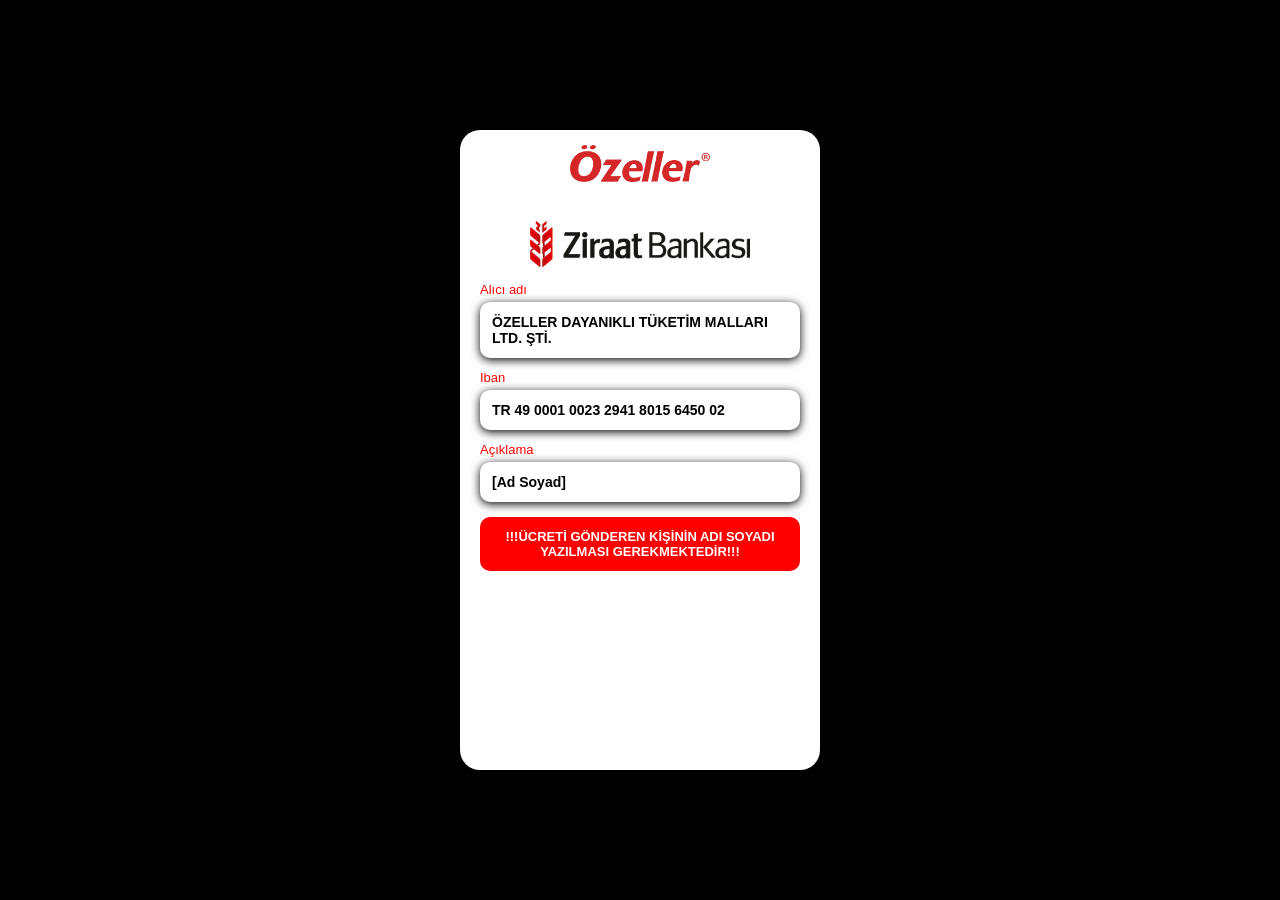
==== deneme.html @ 977e7612 "ilk yükleme" ====
<!DOCTYPE html>
<html lang="tr">
<head>
<meta charset="UTF-8">
<meta name="viewport" content="width=device-width, initial-scale=1.0">
<title>Ödeme</title>

<style>
* {
  box-sizing: border-box;
}

body {
  margin: 0;
  font-family: Arial, sans-serif;
  background: #000;
  display: flex;
  justify-content: center;
  align-items: center;
  height: 100vh;
}

/* STORY BOYUTU (9:16) */
.story {
  width: 360px;
  height: 640px;
  background: #000; /* SİYAH YAPILDI */
  border-radius: 20px;
  overflow: hidden;
  box-shadow: 0 10px 40px rgba(0,0,0,0.4);
  display: flex;
  flex-direction: column;
}

/* HEADER */
.header {
  background: #ffffff; /* SİYAH */
  padding: 15px;
  text-align: center;
}

.header img {
  width: 140px;
}

/* İÇERİK */
.content {
  flex: 1;
  padding: 20px;
  overflow-y: auto;
  background: #ffffff; /* SİYAH */
}

/* BAŞLIK */
.title img {
  width: 100%;
  max-width: 220px;
  display: block;
  margin: 0 auto 15px;
}

/* LABEL */
.label {
  font-size: 13px;
  color: #ff0000; /* BEYAZ */
  margin: 12px 0 5px;
}

/* BİLGİ */
.info {
  background: #ffffff; /* KOYU SİYAH */
  color: #000000;
  padding: 12px;
  border-radius: 10px;
  font-weight: bold;
  font-size: 14px;
  word-break: break-word;
  box-shadow: 0 2px 10px rgb(0, 0, 0);
}

/* UYARI */
.warning {
  background: #ff0000;
  color: #ffffff;
  padding: 12px;
  border-radius: 10px;
  font-size: 13px;
  margin-top: 15px;
  font-weight: bold;
  text-align: center;
}

</style>
</head>

<body>

<div class="story">

  <div class="header">
    <img src="özeller logo.png" alt="Logo">
  </div>

  <div class="content">

    <div class="title">
      <img src="Ziraat_Bankası_logo.svg.png" alt="">
    </div>

    <div class="label">Alıcı adı</div>
    <div class="info">
      ÖZELLER DAYANIKLI TÜKETİM MALLARI LTD. ŞTİ.
    </div>

    <div class="label">Iban</div>
    <div class="info">
      TR 49 0001 0023 2941 8015 6450 02
    </div>

    <div class="label">Açıklama</div>
    <div class="info">
      [Ad Soyad]
    </div>

    <div class="warning">
      !!!ÜCRETİ GÖNDEREN KİŞİNİN ADI SOYADI YAZILMASI GEREKMEKTEDİR!!!
    </div>

  </div>

</div>

</body>
</html>
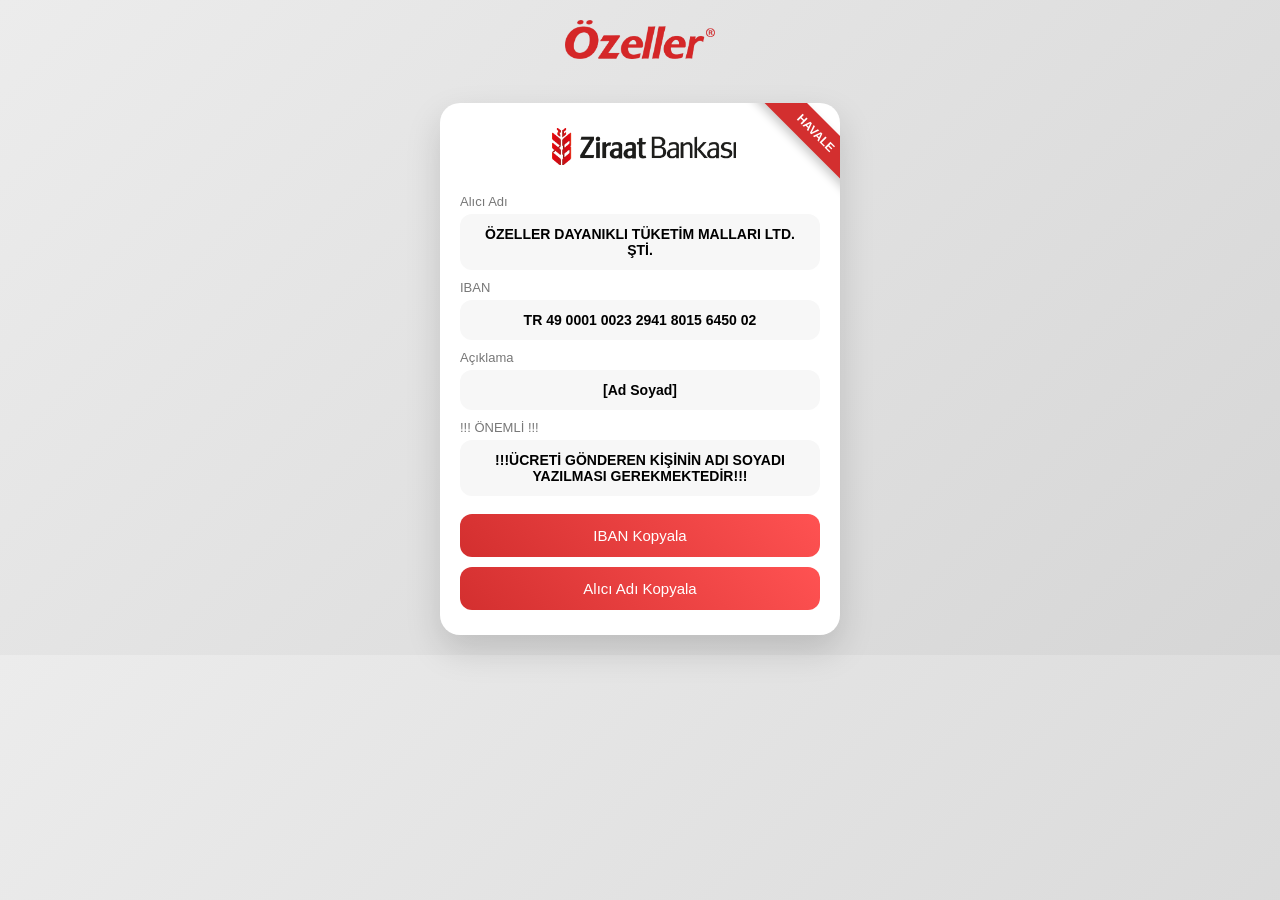
==== commit 68319167: "güncelleme" ====
--- a/deneme.html
+++ b/deneme.html
@@ -13,122 +13,149 @@
 body {
   margin: 0;
   font-family: Arial, sans-serif;
-  background: #000;
-  display: flex;
-  justify-content: center;
-  align-items: center;
-  height: 100vh;
-}
-
-/* STORY BOYUTU (9:16) */
-.story {
-  width: 360px;
-  height: 640px;
-  background: #000; /* SİYAH YAPILDI */
-  border-radius: 20px;
-  overflow: hidden;
-  box-shadow: 0 10px 40px rgba(0,0,0,0.4);
-  display: flex;
-  flex-direction: column;
+  background: linear-gradient(135deg, #ececec, #d6d6d6);
+  text-align: center;
 }
 
 /* HEADER */
 .header {
-  background: #ffffff; /* SİYAH */
-  padding: 15px;
-  text-align: center;
+  padding: 20px;
 }
 
 .header img {
-  width: 140px;
+  width: 150px;
 }
 
-/* İÇERİK */
-.content {
-  flex: 1;
-  padding: 20px;
-  overflow-y: auto;
-  background: #ffffff; /* SİYAH */
+/* KART */
+.card {
+  position: relative;
+  background: white;
+  width: 90%;
+  max-width: 400px;
+  margin: 20px auto;
+  padding: 25px 20px;
+  border-radius: 20px;
+  box-shadow: 0 15px 35px rgba(0,0,0,0.15);
+  overflow: hidden;
+}
+
+/* 🔴 KURDELE */
+.ribbon {
+  position: absolute;
+  top: 15px;
+  right: -60px;
+  background: #d32f2f;
+  color: white;
+  padding: 8px 60px;
+  transform: rotate(45deg);
+  font-size: 12px;
+  font-weight: bold;
+  box-shadow: 0 5px 10px rgba(0,0,0,0.2);
 }
 
 /* BAŞLIK */
 .title img {
-  width: 100%;
-  max-width: 220px;
-  display: block;
-  margin: 0 auto 15px;
+  width: 200px;
+  margin-bottom: 15px;
 }
 
 /* LABEL */
 .label {
   font-size: 13px;
-  color: #ff0000; /* BEYAZ */
-  margin: 12px 0 5px;
+  color: #777;
+  margin: 10px 0 5px;
+  text-align: left;
 }
 
 /* BİLGİ */
 .info {
-  background: #ffffff; /* KOYU SİYAH */
-  color: #000000;
+  background: #f7f7f7;
   padding: 12px;
-  border-radius: 10px;
+  border-radius: 12px;
   font-weight: bold;
   font-size: 14px;
-  word-break: break-word;
-  box-shadow: 0 2px 10px rgb(0, 0, 0);
+  margin-bottom: 8px;
 }
 
-/* UYARI */
-.warning {
-  background: #ff0000;
-  color: #ffffff;
-  padding: 12px;
-  border-radius: 10px;
-  font-size: 13px;
-  margin-top: 15px;
-  font-weight: bold;
-  text-align: center;
+/* BUTON */
+.button {
+  background: linear-gradient(45deg, #d32f2f, #ff5252);
+  color: white;
+  border: none;
+  padding: 13px;
+  width: 100%;
+  border-radius: 12px;
+  font-size: 15px;
+  cursor: pointer;
+  margin-top: 10px;
+  transition: 0.3s;
 }
 
+.button:hover {
+  transform: translateY(-2px);
+  box-shadow: 0 5px 15px rgba(0,0,0,0.2);
+}
 </style>
 </head>
 
 <body>
 
-<div class="story">
+<div class="header">
+  <img src="logo.png">
+</div>
 
-  <div class="header">
-    <img src="özeller logo.png" alt="Logo">
+<div class="card">
+
+  <!-- 🔥 KURDELE -->
+  <div class="ribbon">HAVALE</div>
+
+  <div class="title">
+    <img src="Ekran görüntüsü 2026-04-12 211042.png">
   </div>
 
-  <div class="content">
+  <div class="label">Alıcı Adı</div>
+  <div id="alici" class="info">
+    ÖZELLER DAYANIKLI TÜKETİM MALLARI LTD. ŞTİ.
+  </div>
 
-    <div class="title">
-      <img src="Ziraat_Bankası_logo.svg.png" alt="">
-    </div>
+  <div class="label">IBAN</div>
+  <div id="iban" class="info">
+    TR 49 0001 0023 2941 8015 6450 02
+  </div>
 
-    <div class="label">Alıcı adı</div>
-    <div class="info">
-      ÖZELLER DAYANIKLI TÜKETİM MALLARI LTD. ŞTİ.
-    </div>
+  <div class="label">Açıklama</div>
+  <div class="info">
+    [Ad Soyad]
+  </div>
+  
+  <div class="label">!!! ÖNEMLİ !!!</div>
+  <div class="info" style="color:#000000; font-weight:900;">
+    !!!ÜCRETİ GÖNDEREN KİŞİNİN ADI SOYADI YAZILMASI GEREKMEKTEDİR!!!
+  </div>
 
-    <div class="label">Iban</div>
-    <div class="info">
-      TR 49 0001 0023 2941 8015 6450 02
-    </div>
+  <button class="button" onclick="copyIBAN()">
+    IBAN Kopyala
+  </button>
 
-    <div class="label">Açıklama</div>
-    <div class="info">
-      [Ad Soyad]
-    </div>
-
-    <div class="warning">
-      !!!ÜCRETİ GÖNDEREN KİŞİNİN ADI SOYADI YAZILMASI GEREKMEKTEDİR!!!
-    </div>
-
-  </div>
+  <button class="button" onclick="copyAlici()">
+    Alıcı Adı Kopyala
+  </button>
 
 </div>
 
+<script>
+function copyIBAN() {
+  var text = document.getElementById("iban").innerText;
+  navigator.clipboard.writeText(text);
+  alert("IBAN kopyalandı");
+}
+
+function copyAlici() {
+  var text = document.getElementById("alici").innerText;
+  navigator.clipboard.writeText(text);
+  alert("ALICI ADI KOPYALANDI");
+}
+</script>
+
 </body>
 </html>
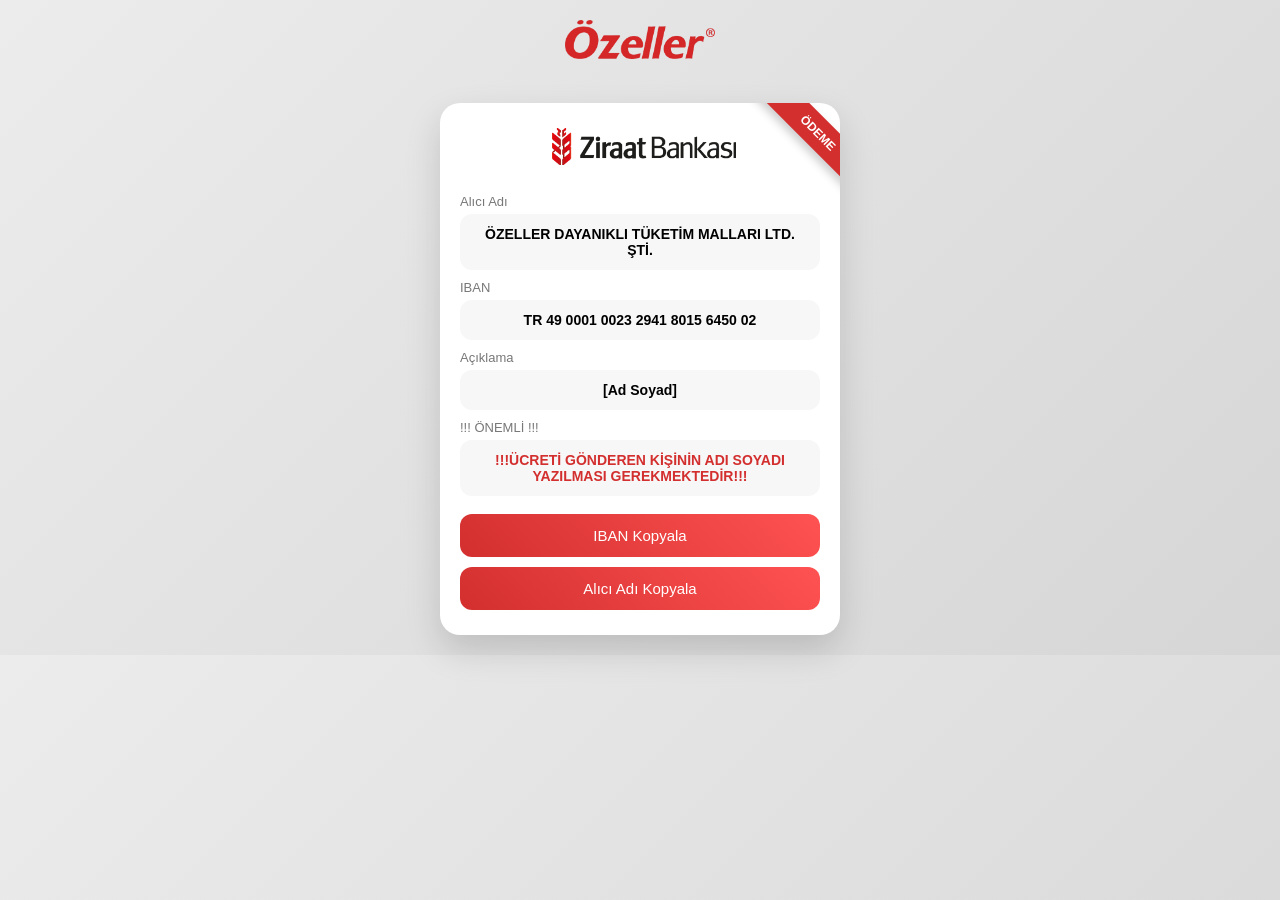
==== commit 2d4cb556: "güncelleme" ====
--- a/deneme.html
+++ b/deneme.html
@@ -107,7 +107,7 @@
 <div class="card">
 
   <!-- 🔥 KURDELE -->
-  <div class="ribbon">HAVALE</div>
+  <div class="ribbon">ÖDEME</div>
 
   <div class="title">
     <img src="Ekran görüntüsü 2026-04-12 211042.png">
@@ -129,7 +129,7 @@
   </div>
   
   <div class="label">!!! ÖNEMLİ !!!</div>
-  <div class="info" style="color:#000000; font-weight:900;">
+  <div class="info" style="color:#d32f2f; font-weight:900;">
     !!!ÜCRETİ GÖNDEREN KİŞİNİN ADI SOYADI YAZILMASI GEREKMEKTEDİR!!!
   </div>
 
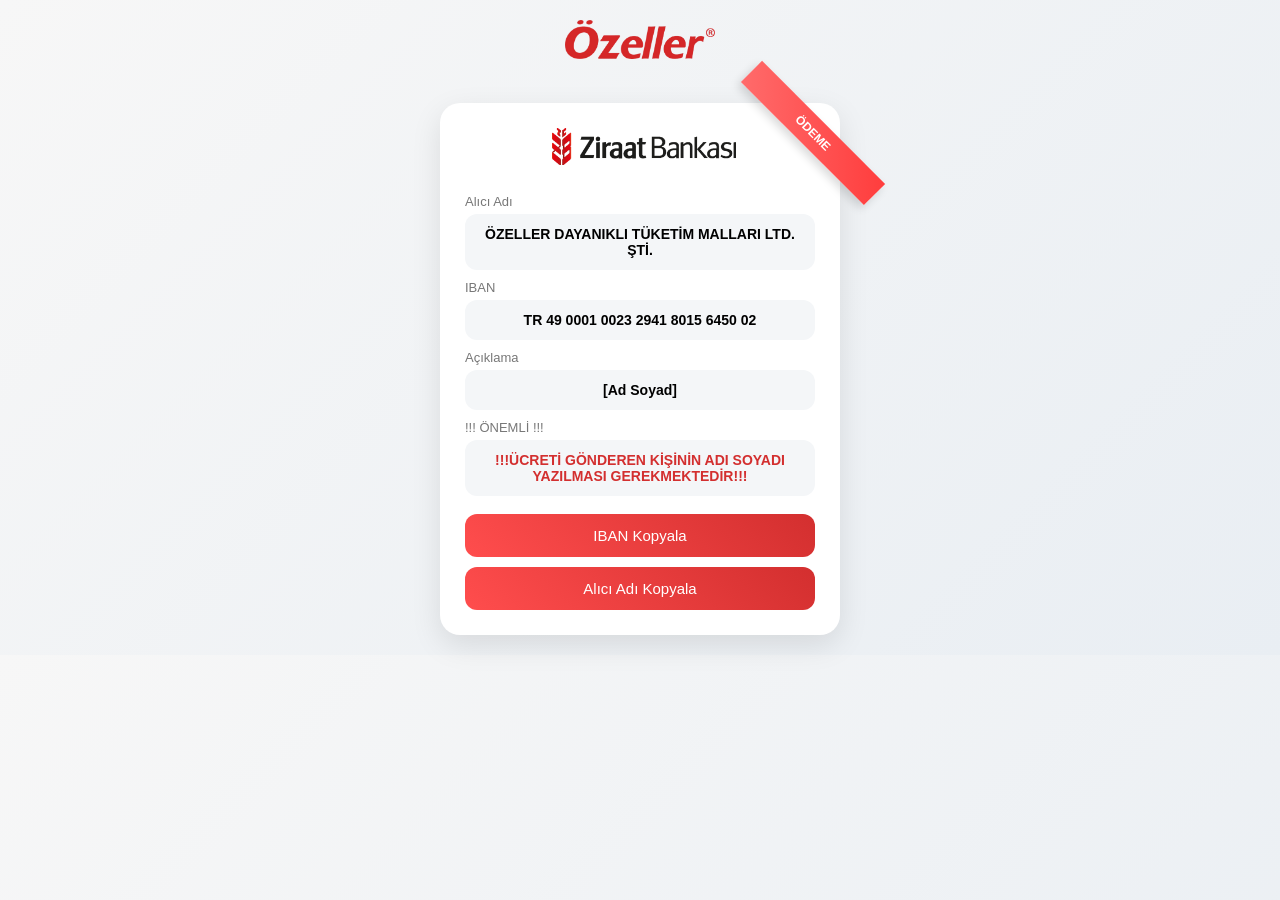
==== commit ae4f2582: "güncelleme yapıldı" ====
--- a/deneme.html
+++ b/deneme.html
@@ -13,7 +13,10 @@
 body {
   margin: 0;
   font-family: Arial, sans-serif;
-  background: linear-gradient(135deg, #ececec, #d6d6d6);
+
+  /* 🌿 AÇIK PREMIUM ARKA PLAN */
+  background: linear-gradient(135deg, #f7f7f7, #e9eef3);
+
   text-align: center;
 }
 
@@ -30,27 +33,35 @@
 .card {
   position: relative;
   background: white;
+
   width: 90%;
   max-width: 400px;
   margin: 20px auto;
-  padding: 25px 20px;
+  padding: 25px;
+
   border-radius: 20px;
-  box-shadow: 0 15px 35px rgba(0,0,0,0.15);
-  overflow: hidden;
+
+  /* 💎 SOFT GÖLGE */
+  box-shadow: 0 10px 30px rgba(0,0,0,0.1);
 }
 
-/* 🔴 KURDELE */
+/* 🎀 SOFT KURDELE */
 .ribbon {
   position: absolute;
   top: 15px;
   right: -60px;
-  background: #d32f2f;
+
+  background: linear-gradient(45deg, #ff6b6b, #ff3d3d);
+
   color: white;
-  padding: 8px 60px;
+  padding: 8px 65px;
+
   transform: rotate(45deg);
+
   font-size: 12px;
   font-weight: bold;
-  box-shadow: 0 5px 10px rgba(0,0,0,0.2);
+
+  box-shadow: 0 5px 10px rgba(0,0,0,0.15);
 }
 
 /* BAŞLIK */
@@ -69,7 +80,7 @@
 
 /* BİLGİ */
 .info {
-  background: #f7f7f7;
+  background: #f4f6f8;
   padding: 12px;
   border-radius: 12px;
   font-weight: bold;
@@ -79,7 +90,7 @@
 
 /* BUTON */
 .button {
-  background: linear-gradient(45deg, #d32f2f, #ff5252);
+  background: linear-gradient(45deg, #ff4d4d, #d32f2f);
   color: white;
   border: none;
   padding: 13px;
@@ -88,7 +99,7 @@
   font-size: 15px;
   cursor: pointer;
   margin-top: 10px;
-  transition: 0.3s;
+  transition: 0.25s;
 }
 
 .button:hover {
@@ -106,7 +117,7 @@
 
 <div class="card">
 
-  <!-- 🔥 KURDELE -->
+  <!-- 🎀 KURDELE -->
   <div class="ribbon">ÖDEME</div>
 
   <div class="title">
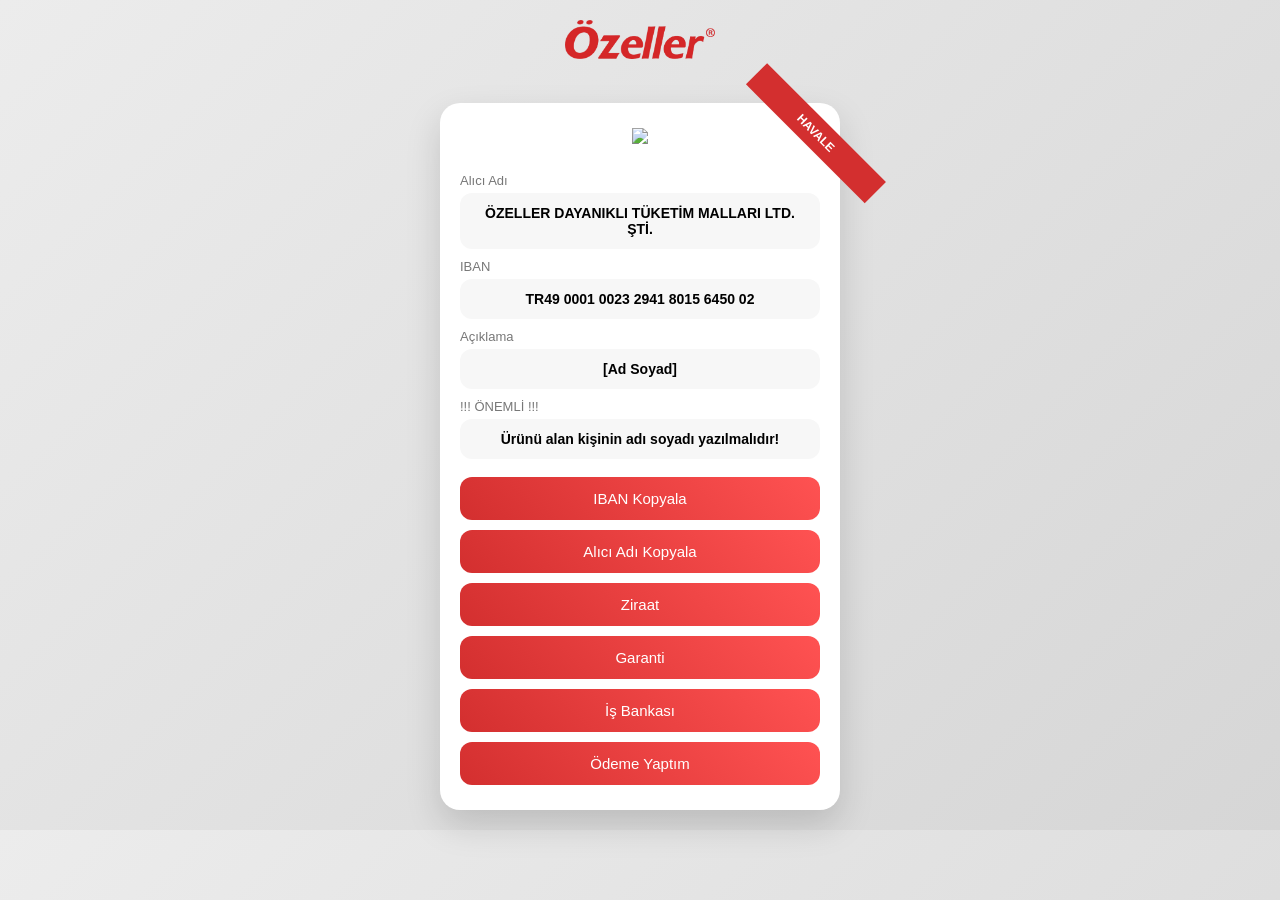
==== commit 6830eddd: "güncelleme yapıldı" ====
--- a/deneme.html
+++ b/deneme.html
@@ -6,67 +6,47 @@
 <title>Ödeme</title>
 
 <style>
-* {
-  box-sizing: border-box;
-}
+* { box-sizing: border-box; }
 
 body {
   margin: 0;
   font-family: Arial, sans-serif;
-
-  /* 🌿 AÇIK PREMIUM ARKA PLAN */
-  background: linear-gradient(135deg, #f7f7f7, #e9eef3);
-
+  background: linear-gradient(135deg, #ececec, #d6d6d6);
   text-align: center;
 }
 
 /* HEADER */
-.header {
-  padding: 20px;
-}
-
-.header img {
-  width: 150px;
-}
+.header { padding: 20px; }
+.header img { width: 150px; }
 
 /* KART */
 .card {
   position: relative;
   background: white;
-
   width: 90%;
   max-width: 400px;
   margin: 20px auto;
-  padding: 25px;
-
+  padding: 25px 20px;
   border-radius: 20px;
-
-  /* 💎 SOFT GÖLGE */
-  box-shadow: 0 10px 30px rgba(0,0,0,0.1);
+  box-shadow: 0 15px 35px rgba(0,0,0,0.15);
 }
 
-/* 🎀 SOFT KURDELE */
+/* KURDELE */
 .ribbon {
   position: absolute;
   top: 15px;
   right: -60px;
-
-  background: linear-gradient(45deg, #ff6b6b, #ff3d3d);
-
+  background: #d32f2f;
   color: white;
-  padding: 8px 65px;
-
+  padding: 8px 60px;
   transform: rotate(45deg);
-
   font-size: 12px;
   font-weight: bold;
-
-  box-shadow: 0 5px 10px rgba(0,0,0,0.15);
 }
 
-/* BAŞLIK */
-.title img {
-  width: 200px;
+/* QR */
+.qr img {
+  width: 160px;
   margin-bottom: 15px;
 }
 
@@ -78,9 +58,9 @@
   text-align: left;
 }
 
-/* BİLGİ */
+/* INFO */
 .info {
-  background: #f4f6f8;
+  background: #f7f7f7;
   padding: 12px;
   border-radius: 12px;
   font-weight: bold;
@@ -88,9 +68,9 @@
   margin-bottom: 8px;
 }
 
-/* BUTON */
+/* BUTTON */
 .button {
-  background: linear-gradient(45deg, #ff4d4d, #d32f2f);
+  background: linear-gradient(45deg, #d32f2f, #ff5252);
   color: white;
   border: none;
   padding: 13px;
@@ -99,12 +79,20 @@
   font-size: 15px;
   cursor: pointer;
   margin-top: 10px;
-  transition: 0.25s;
 }
 
-.button:hover {
-  transform: translateY(-2px);
-  box-shadow: 0 5px 15px rgba(0,0,0,0.2);
+/* SUCCESS */
+.success {
+  display: none;
+  font-size: 60px;
+  color: green;
+  margin-top: 15px;
+  animation: pop 0.4s ease;
+}
+
+@keyframes pop {
+  from { transform: scale(0); }
+  to { transform: scale(1); }
 }
 </style>
 </head>
@@ -117,54 +105,75 @@
 
 <div class="card">
 
-  <!-- 🎀 KURDELE -->
-  <div class="ribbon">ÖDEME</div>
+<div class="ribbon">HAVALE</div>
 
-  <div class="title">
-    <img src="Ekran görüntüsü 2026-04-12 211042.png">
-  </div>
+<!-- ✅ QR EKLENDİ -->
+<div class="qr">
+  <img src="qr.png">
+</div>
 
-  <div class="label">Alıcı Adı</div>
-  <div id="alici" class="info">
-    ÖZELLER DAYANIKLI TÜKETİM MALLARI LTD. ŞTİ.
-  </div>
+<div class="label">Alıcı Adı</div>
+<div id="alici" class="info">
+  ÖZELLER DAYANIKLI TÜKETİM MALLARI LTD. ŞTİ.
+</div>
 
-  <div class="label">IBAN</div>
-  <div id="iban" class="info">
-    TR 49 0001 0023 2941 8015 6450 02
-  </div>
+<div class="label">IBAN</div>
+<div id="iban" class="info">
+  TR49 0001 0023 2941 8015 6450 02
+</div>
 
-  <div class="label">Açıklama</div>
-  <div class="info">
-    [Ad Soyad]
-  </div>
-  
-  <div class="label">!!! ÖNEMLİ !!!</div>
-  <div class="info" style="color:#d32f2f; font-weight:900;">
-    !!!ÜCRETİ GÖNDEREN KİŞİNİN ADI SOYADI YAZILMASI GEREKMEKTEDİR!!!
-  </div>
+<div class="label">Açıklama</div>
+<div class="info">
+  [Ad Soyad]
+</div>
 
-  <button class="button" onclick="copyIBAN()">
-    IBAN Kopyala
-  </button>
+<div class="label">!!! ÖNEMLİ !!!</div>
+<div class="info" style="font-weight:900;">
+  Ürünü alan kişinin adı soyadı yazılmalıdır!
+</div>
 
-  <button class="button" onclick="copyAlici()">
-    Alıcı Adı Kopyala
-  </button>
+<button class="button" onclick="copyIBAN()">IBAN Kopyala</button>
+<button class="button" onclick="copyAlici()">Alıcı Adı Kopyala</button>
+
+<!-- 🔥 BANKA SEÇİM -->
+<button class="button" onclick="openBank('ziraat')">Ziraat</button>
+<button class="button" onclick="openBank('garanti')">Garanti</button>
+<button class="button" onclick="openBank('isbank')">İş Bankası</button>
+
+<!-- 💸 ÖDEME TAMAMLANDI -->
+<button class="button" onclick="paid()">Ödeme Yaptım</button>
+
+<div id="success" class="success">✔</div>
 
 </div>
 
 <script>
 function copyIBAN() {
-  var text = document.getElementById("iban").innerText;
-  navigator.clipboard.writeText(text);
+  navigator.clipboard.writeText(document.getElementById("iban").innerText);
   alert("IBAN kopyalandı");
 }
 
 function copyAlici() {
-  var text = document.getElementById("alici").innerText;
-  navigator.clipboard.writeText(text);
-  alert("ALICI ADI KOPYALANDI");
+  navigator.clipboard.writeText(document.getElementById("alici").innerText);
+  alert("Alıcı adı kopyalandı");
+}
+
+/* BANKA AÇ */
+function openBank(bank){
+  if(bank==="ziraat"){
+    window.location.href="https://play.google.com/store/apps/details?id=com.ziraat.ziraatmobil";
+  }
+  if(bank==="garanti"){
+    window.location.href="https://play.google.com/store/apps/details?id=com.garanti.cepsube";
+  }
+  if(bank==="isbank"){
+    window.location.href="https://play.google.com/store/apps/details?id=com.pozitron.iscep";
+  }
+}
+
+/* ÖDENDİ */
+function paid(){
+  document.getElementById("success").style.display="block";
 }
 </script>
 
